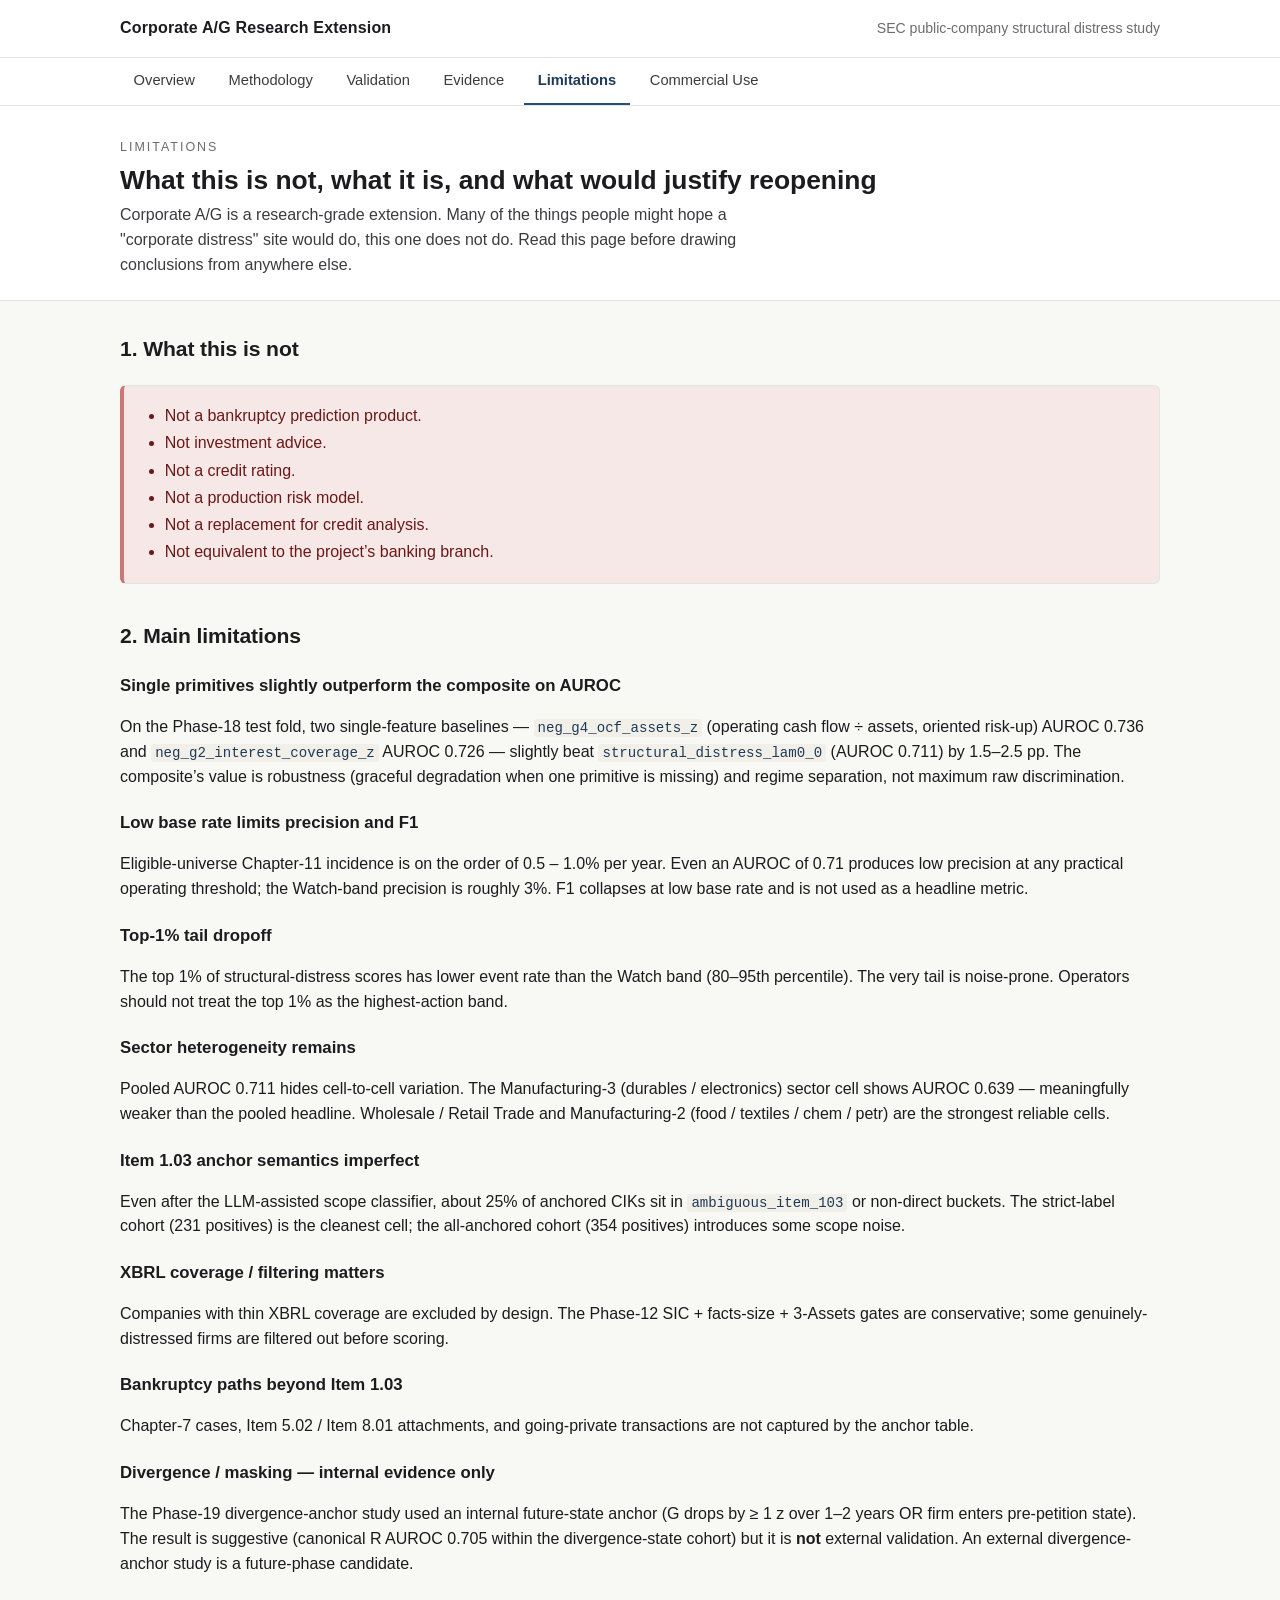
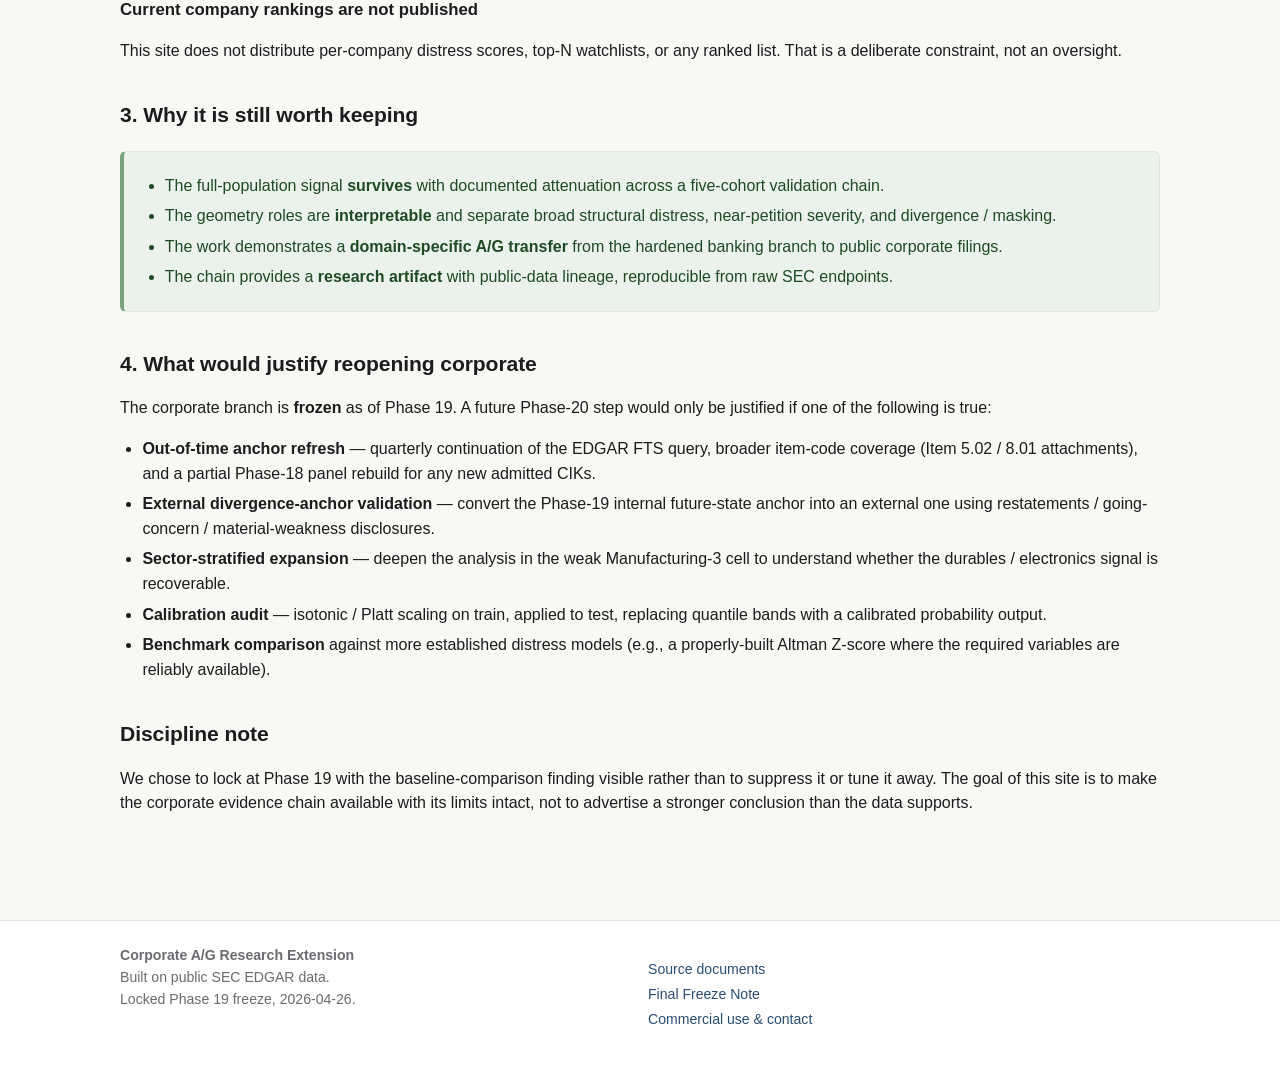
==== limitations.html @ e122009f "Add files via upload" ====
<!DOCTYPE html>
<html lang="en">
<head>
  <meta charset="utf-8">
  <meta name="viewport" content="width=device-width, initial-scale=1">
  <meta name="description" content="Limitations of the Corporate A/G Research Extension — what it is not, the main caveats from Phase 19 hardening, why it is still worth keeping, and what would justify reopening the corporate branch.">
  <title>Limitations — Corporate A/G Research Extension</title>
  <link rel="stylesheet" href="assets/style.css">
</head>
<body>
  <header class="site-head">
    <div class="site-head-inner">
      <span class="brand"><a href="index.html">Corporate A/G Research Extension</a></span>
      <span class="brand-sub">SEC public-company structural distress study</span>
    </div>
  </header>
  <nav class="site-nav" aria-label="Primary">
    <div class="nav-inner">
      <a href="index.html">Overview</a>
      <a href="methodology.html">Methodology</a>
      <a href="validation.html">Validation</a>
      <a href="evidence.html">Evidence</a>
      <a href="limitations.html" class="current">Limitations</a>
      <a href="commercial-use.html">Commercial Use</a>
    </div>
  </nav>

  <section class="page-head">
    <div class="page-head-inner">
      <p class="page-head-eyebrow">Limitations</p>
      <h1>What this is not, what it is, and what would justify reopening</h1>
      <p class="lead">Corporate A/G is a research-grade extension. Many of the things people might hope a "corporate distress" site would do, this one does not do. Read this page before drawing conclusions from anywhere else.</p>
    </div>
  </section>

  <main>
    <h2>1. What this is not</h2>
    <div class="callout forbid">
      <ul style="margin:0;" class="tight-list">
        <li>Not a bankruptcy prediction product.</li>
        <li>Not investment advice.</li>
        <li>Not a credit rating.</li>
        <li>Not a production risk model.</li>
        <li>Not a replacement for credit analysis.</li>
        <li>Not equivalent to the project&rsquo;s banking branch.</li>
      </ul>
    </div>

    <h2>2. Main limitations</h2>
    <h3>Single primitives slightly outperform the composite on AUROC</h3>
    <p>
      On the Phase-18 test fold, two single-feature baselines —
      <code>neg_g4_ocf_assets_z</code> (operating cash flow ÷
      assets, oriented risk-up) AUROC 0.736 and
      <code>neg_g2_interest_coverage_z</code> AUROC 0.726 —
      slightly beat <code>structural_distress_lam0_0</code>
      (AUROC 0.711) by 1.5–2.5 pp. The composite&rsquo;s value
      is robustness (graceful degradation when one primitive is
      missing) and regime separation, not maximum raw
      discrimination.
    </p>

    <h3>Low base rate limits precision and F1</h3>
    <p>
      Eligible-universe Chapter-11 incidence is on the order of
      0.5 – 1.0% per year. Even an AUROC of 0.71 produces low
      precision at any practical operating threshold; the
      Watch-band precision is roughly 3%. F1 collapses at low
      base rate and is not used as a headline metric.
    </p>

    <h3>Top-1% tail dropoff</h3>
    <p>
      The top 1% of structural-distress scores has lower event
      rate than the Watch band (80–95th percentile). The very
      tail is noise-prone. Operators should not treat the top
      1% as the highest-action band.
    </p>

    <h3>Sector heterogeneity remains</h3>
    <p>
      Pooled AUROC 0.711 hides cell-to-cell variation. The
      Manufacturing-3 (durables / electronics) sector cell
      shows AUROC 0.639 — meaningfully weaker than the pooled
      headline. Wholesale / Retail Trade and Manufacturing-2
      (food / textiles / chem / petr) are the strongest
      reliable cells.
    </p>

    <h3>Item 1.03 anchor semantics imperfect</h3>
    <p>
      Even after the LLM-assisted scope classifier, about 25%
      of anchored CIKs sit in <code>ambiguous_item_103</code> or
      non-direct buckets. The strict-label cohort (231
      positives) is the cleanest cell; the all-anchored cohort
      (354 positives) introduces some scope noise.
    </p>

    <h3>XBRL coverage / filtering matters</h3>
    <p>
      Companies with thin XBRL coverage are excluded by design.
      The Phase-12 SIC + facts-size + 3-Assets gates are
      conservative; some genuinely-distressed firms are filtered
      out before scoring.
    </p>

    <h3>Bankruptcy paths beyond Item 1.03</h3>
    <p>
      Chapter-7 cases, Item 5.02 / Item 8.01 attachments, and
      going-private transactions are not captured by the
      anchor table.
    </p>

    <h3>Divergence / masking — internal evidence only</h3>
    <p>
      The Phase-19 divergence-anchor study used an internal
      future-state anchor (G drops by ≥ 1 z over 1–2 years OR
      firm enters pre-petition state). The result is suggestive
      (canonical R AUROC 0.705 within the divergence-state
      cohort) but it is <strong>not</strong> external
      validation. An external divergence-anchor study is a
      future-phase candidate.
    </p>

    <h3>Current company rankings are not published</h3>
    <p>
      This site does not distribute per-company distress
      scores, top-N watchlists, or any ranked list. That is a
      deliberate constraint, not an oversight.
    </p>

    <h2>3. Why it is still worth keeping</h2>
    <div class="callout ok">
      <ul style="margin:0;">
        <li>The full-population signal <strong>survives</strong> with documented attenuation across a five-cohort validation chain.</li>
        <li>The geometry roles are <strong>interpretable</strong> and separate broad structural distress, near-petition severity, and divergence / masking.</li>
        <li>The work demonstrates a <strong>domain-specific A/G transfer</strong> from the hardened banking branch to public corporate filings.</li>
        <li>The chain provides a <strong>research artifact</strong> with public-data lineage, reproducible from raw SEC endpoints.</li>
      </ul>
    </div>

    <h2>4. What would justify reopening corporate</h2>
    <p>
      The corporate branch is <strong>frozen</strong> as of
      Phase 19. A future Phase-20 step would only be justified
      if one of the following is true:
    </p>
    <ul>
      <li><strong>Out-of-time anchor refresh</strong> — quarterly continuation of the EDGAR FTS query, broader item-code coverage (Item 5.02 / 8.01 attachments), and a partial Phase-18 panel rebuild for any new admitted CIKs.</li>
      <li><strong>External divergence-anchor validation</strong> — convert the Phase-19 internal future-state anchor into an external one using restatements / going-concern / material-weakness disclosures.</li>
      <li><strong>Sector-stratified expansion</strong> — deepen the analysis in the weak Manufacturing-3 cell to understand whether the durables / electronics signal is recoverable.</li>
      <li><strong>Calibration audit</strong> — isotonic / Platt scaling on train, applied to test, replacing quantile bands with a calibrated probability output.</li>
      <li><strong>Benchmark comparison</strong> against more established distress models (e.g., a properly-built Altman Z-score where the required variables are reliably available).</li>
    </ul>

    <h2>Discipline note</h2>
    <p>
      We chose to lock at Phase 19 with the
      baseline-comparison finding visible rather than to
      suppress it or tune it away. The goal of this site is to
      make the corporate evidence chain available with its
      limits intact, not to advertise a stronger conclusion
      than the data supports.
    </p>
  </main>

  <footer class="site-foot">
    <div class="foot-inner">
      <div>
        <strong>Corporate A/G Research Extension</strong><br>
        Built on public SEC EDGAR data.<br>
        Locked Phase 19 freeze, 2026-04-26.
      </div>
      <div>
        <ul>
          <li><a href="evidence.html">Source documents</a></li>
          <li><a href="docs/final-freeze.html">Final Freeze Note</a></li>
          <li><a href="commercial-use.html">Commercial use &amp; contact</a></li>
        </ul>
      </div>
    </div>
  </footer>
</body>
</html>
---- assets/style.css ----
/* Corporate A/G Research Extension — public portal V2 stylesheet.
   Static, no external dependencies, GitHub Pages compatible. */

:root {
  --bg: #f8f8f5;
  --surface: #ffffff;
  --fg: #1c1c1f;
  --fg-soft: #3c3c40;
  --muted: #6b6b70;
  --rule: #e3e3df;
  --rule-strong: #c2c2bd;
  --accent: #2a4d75;
  --accent-soft: #e9eef5;
  --accent-fg: #1d3a59;
  --warn-bg: #fbf3df;
  --warn-fg: #6b5300;
  --warn-rule: #d6b94e;
  --forbid-bg: #f7e8e8;
  --forbid-fg: #6a1818;
  --forbid-rule: #c97777;
  --ok-bg: #ebf2ec;
  --ok-fg: #1f4a23;
  --ok-rule: #79a37c;
  --uncomf-bg: #fdf1e3;
  --uncomf-fg: #6a3a00;
  --uncomf-rule: #d99a44;
  --code-bg: #f1efe8;
  --hero-bg-1: #2a4d75;
  --hero-bg-2: #324d6b;
  --hero-fg: #f8f8f5;
}

* { box-sizing: border-box; }
html, body {
  margin: 0;
  padding: 0;
  background: var(--bg);
  color: var(--fg);
  font-family: -apple-system, BlinkMacSystemFont, "Segoe UI", Roboto, "Helvetica Neue", Arial, sans-serif;
  font-size: 16px;
  line-height: 1.55;
  -webkit-font-smoothing: antialiased;
  -moz-osx-font-smoothing: grayscale;
}

a { color: var(--accent); text-decoration: none; }
a:hover, a:focus { text-decoration: underline; text-decoration-thickness: 1.5px; }

img { max-width: 100%; height: auto; }

/* ---------- header / nav ---------- */
header.site-head {
  background: var(--surface);
  border-bottom: 1px solid var(--rule);
}
.site-head-inner {
  max-width: 1080px;
  margin: 0 auto;
  padding: 1rem 1.25rem;
  display: flex;
  justify-content: space-between;
  align-items: baseline;
  gap: 1rem;
  flex-wrap: wrap;
}
.brand { font-weight: 700; font-size: 1rem; letter-spacing: 0.01em; color: var(--fg); }
.brand a { color: inherit; }
.brand-sub { color: var(--muted); font-size: 0.88rem; margin-left: 0.4rem; }

nav.site-nav {
  background: var(--surface);
  border-bottom: 1px solid var(--rule);
  position: sticky; top: 0; z-index: 10;
}
.nav-inner {
  max-width: 1080px; margin: 0 auto; padding: 0 1.25rem;
  display: flex; gap: 0.4rem; flex-wrap: wrap;
}
nav.site-nav a {
  display: inline-block;
  padding: 0.7rem 0.85rem;
  font-size: 0.92rem;
  color: var(--fg-soft);
  border-bottom: 2px solid transparent;
}
nav.site-nav a:hover { color: var(--accent); text-decoration: none; }
nav.site-nav a.current {
  color: var(--accent-fg); font-weight: 600;
  border-bottom-color: var(--accent);
}

/* ---------- hero ---------- */
.hero {
  background: linear-gradient(135deg, var(--hero-bg-1), var(--hero-bg-2));
  color: var(--hero-fg);
}
.hero-inner {
  max-width: 1080px;
  margin: 0 auto;
  padding: 3rem 1.25rem 2.6rem 1.25rem;
}
.hero-eyebrow {
  font-size: 0.78rem;
  text-transform: uppercase;
  letter-spacing: 0.18em;
  color: rgba(255,255,255,0.78);
  margin-bottom: 0.6rem;
}
.hero h1 {
  margin: 0 0 0.6rem 0;
  font-size: 2.0rem;
  line-height: 1.2;
  font-weight: 700;
  letter-spacing: -0.005em;
}
.hero p.lead {
  margin: 0 0 1.4rem 0;
  font-size: 1.08rem;
  color: rgba(255,255,255,0.92);
  max-width: 60ch;
}
.badge-row {
  display: flex; flex-wrap: wrap; gap: 0.5rem;
}
.badge {
  display: inline-flex; align-items: center;
  background: rgba(255,255,255,0.10);
  border: 1px solid rgba(255,255,255,0.32);
  color: var(--hero-fg);
  border-radius: 999px;
  padding: 0.25rem 0.75rem;
  font-size: 0.83rem;
}
.badge.warn { background: rgba(255,221,135,0.14); border-color: rgba(255,221,135,0.45); }

/* secondary hero / page header for non-index pages */
.page-head {
  background: var(--surface);
  border-bottom: 1px solid var(--rule);
}
.page-head-inner {
  max-width: 1080px; margin: 0 auto; padding: 2rem 1.25rem 1.4rem 1.25rem;
}
.page-head-eyebrow { font-size: 0.78rem; letter-spacing: 0.16em; text-transform: uppercase; color: var(--muted); margin: 0 0 0.4rem 0; }
.page-head h1 { font-size: 1.65rem; margin: 0 0 0.4rem 0; line-height: 1.25; font-weight: 700; }
.page-head p.lead { margin: 0; color: var(--fg-soft); max-width: 70ch; }

/* ---------- main wrapper ---------- */
main {
  max-width: 1080px;
  margin: 0 auto;
  padding: 2rem 1.25rem 3rem 1.25rem;
}

main h2 {
  font-size: 1.32rem;
  margin: 2.2rem 0 0.7rem 0;
  font-weight: 700;
  letter-spacing: -0.005em;
}
main h2:first-child { margin-top: 0; }
main h3 { font-size: 1.05rem; margin: 1.3rem 0 0.5rem 0; font-weight: 600; }
main h4 { font-size: 0.95rem; margin: 1.1rem 0 0.4rem 0; font-weight: 600; color: var(--muted); text-transform: uppercase; letter-spacing: 0.04em; }

main p, main ul, main ol { font-size: 1rem; }
main ul, main ol { padding-left: 1.4rem; }
main li { margin: 0.35rem 0; }

/* ---------- cards ---------- */
.card-grid {
  display: grid;
  grid-template-columns: repeat(auto-fit, minmax(220px, 1fr));
  gap: 1rem;
  margin: 1.4rem 0 1.6rem 0;
}
.card {
  background: var(--surface);
  border: 1px solid var(--rule);
  border-radius: 8px;
  padding: 1rem 1.1rem;
}
.card h3 { margin: 0 0 0.45rem 0; font-size: 1rem; font-weight: 700; color: var(--accent-fg); }
.card p { margin: 0; color: var(--fg-soft); font-size: 0.94rem; }

/* ---------- metric panel ---------- */
.metrics {
  background: var(--surface);
  border: 1px solid var(--rule);
  border-radius: 8px;
  padding: 1.2rem 1.4rem;
  margin: 1.4rem 0;
}
.metrics h3 { margin: 0 0 0.7rem 0; font-size: 1rem; font-weight: 700; }
.metrics dl {
  margin: 0;
  display: grid;
  grid-template-columns: max-content 1fr;
  gap: 0.45rem 1.4rem;
}
.metrics dt { color: var(--muted); font-size: 0.93rem; }
.metrics dd { margin: 0; color: var(--fg); font-size: 0.95rem; font-weight: 500; }

/* ---------- callout boxes ---------- */
.callout {
  margin: 1.2rem 0;
  padding: 1rem 1.15rem;
  border-radius: 6px;
  border-left: 4px solid var(--rule-strong);
  background: var(--surface);
  border-top: 1px solid var(--rule);
  border-right: 1px solid var(--rule);
  border-bottom: 1px solid var(--rule);
}
.callout p:last-child, .callout ul:last-child, .callout ol:last-child { margin-bottom: 0; }
.callout p:first-child, .callout h3:first-child, .callout h4:first-child { margin-top: 0; }
.callout.accent { background: var(--accent-soft); border-left-color: var(--accent); }
.callout.warn { background: var(--warn-bg); border-left-color: var(--warn-rule); color: var(--warn-fg); }
.callout.uncomf { background: var(--uncomf-bg); border-left-color: var(--uncomf-rule); color: var(--uncomf-fg); }
.callout.forbid { background: var(--forbid-bg); border-left-color: var(--forbid-rule); color: var(--forbid-fg); }
.callout.ok { background: var(--ok-bg); border-left-color: var(--ok-rule); color: var(--ok-fg); }

.callout h3 { color: inherit; font-size: 1rem; }

/* ---------- tables ---------- */
.table-wrap {
  overflow-x: auto;
  -webkit-overflow-scrolling: touch;
  border: 1px solid var(--rule);
  border-radius: 6px;
  background: var(--surface);
  margin: 1rem 0 1.5rem 0;
}
table {
  border-collapse: collapse;
  width: 100%;
  font-size: 0.94rem;
}
th, td {
  text-align: left;
  padding: 0.55rem 0.8rem;
  border-bottom: 1px solid var(--rule);
  vertical-align: top;
}
th {
  background: #f3f1ea;
  font-weight: 600;
  color: var(--fg-soft);
  white-space: nowrap;
}
tbody tr:last-child td { border-bottom: none; }
tbody tr:hover { background: rgba(42,77,117,0.04); }
td.num, th.num { text-align: right; font-variant-numeric: tabular-nums; }
td.code, th.code { font-family: "SF Mono", Menlo, Consolas, monospace; font-size: 0.86rem; color: var(--muted); }

.metric-grid {
  display: grid;
  grid-template-columns: repeat(auto-fit, minmax(170px, 1fr));
  gap: 0.7rem;
  margin: 1rem 0 1.5rem 0;
}
.metric-tile {
  background: var(--surface);
  border: 1px solid var(--rule);
  border-radius: 6px;
  padding: 0.85rem 1rem;
}
.metric-label { color: var(--muted); font-size: 0.8rem; letter-spacing: 0.02em; text-transform: uppercase; }
.metric-value { font-size: 1.22rem; font-weight: 700; margin-top: 0.2rem; color: var(--fg); }
.metric-sub { color: var(--muted); font-size: 0.83rem; margin-top: 0.1rem; }

/* ---------- code & pre ---------- */
code {
  font-family: "SF Mono", Menlo, Consolas, monospace;
  background: var(--code-bg);
  padding: 1px 4px;
  border-radius: 3px;
  font-size: 0.88em;
  color: var(--accent-fg);
}
pre {
  background: var(--code-bg);
  padding: 0.8rem 1rem;
  overflow-x: auto;
  font-family: "SF Mono", Menlo, Consolas, monospace;
  font-size: 0.86rem;
  border-left: 3px solid var(--rule-strong);
  border-radius: 4px;
}
pre code { background: none; padding: 0; color: inherit; font-size: inherit; }

/* ---------- footer ---------- */
footer.site-foot {
  border-top: 1px solid var(--rule);
  background: var(--surface);
  margin-top: 2.5rem;
}
.foot-inner {
  max-width: 1080px; margin: 0 auto;
  padding: 1.5rem 1.25rem 2rem 1.25rem;
  font-size: 0.88rem;
  color: var(--muted);
  display: grid;
  grid-template-columns: 1fr 1fr;
  gap: 1rem;
}
.foot-inner .small { font-size: 0.83rem; }
.foot-inner ul { padding-left: 0; list-style: none; }
.foot-inner li { margin: 0.2rem 0; }

@media (max-width: 640px) {
  .foot-inner { grid-template-columns: 1fr; }
  .hero h1 { font-size: 1.6rem; }
  .hero p.lead { font-size: 1rem; }
}

/* ---------- evidence list ---------- */
.evidence-group { margin: 1.6rem 0; }
.evidence-group h3 { margin-bottom: 0.5rem; }
.evidence-list { list-style: none; padding-left: 0; }
.evidence-list li {
  background: var(--surface);
  border: 1px solid var(--rule);
  border-radius: 6px;
  padding: 0.85rem 1rem;
  margin: 0.45rem 0;
}
.evidence-list a { font-weight: 600; }
.evidence-list .desc { display: block; color: var(--fg-soft); font-size: 0.92rem; margin-top: 0.18rem; }

/* ---------- doc page ---------- */
.doc-summary {
  background: var(--surface);
  border: 1px solid var(--rule);
  border-radius: 8px;
  padding: 1.2rem 1.4rem;
  margin: 1.2rem 0 1.5rem 0;
}
.doc-summary h2 { margin-top: 0; }
.source-basis {
  background: #fbfaf3;
  border: 1px dashed var(--rule-strong);
  border-radius: 6px;
  padding: 0.7rem 0.95rem;
  margin: 1rem 0;
  font-size: 0.88rem;
  color: var(--muted);
}
.source-basis strong { color: var(--fg-soft); }

/* ---------- utility ---------- */
.muted { color: var(--muted); }
.center { text-align: center; }
.small { font-size: 0.88rem; }
.tight-list li { margin: 0.15rem 0; }
hr.section { border: none; border-top: 1px solid var(--rule); margin: 2.4rem 0 1.6rem 0; }
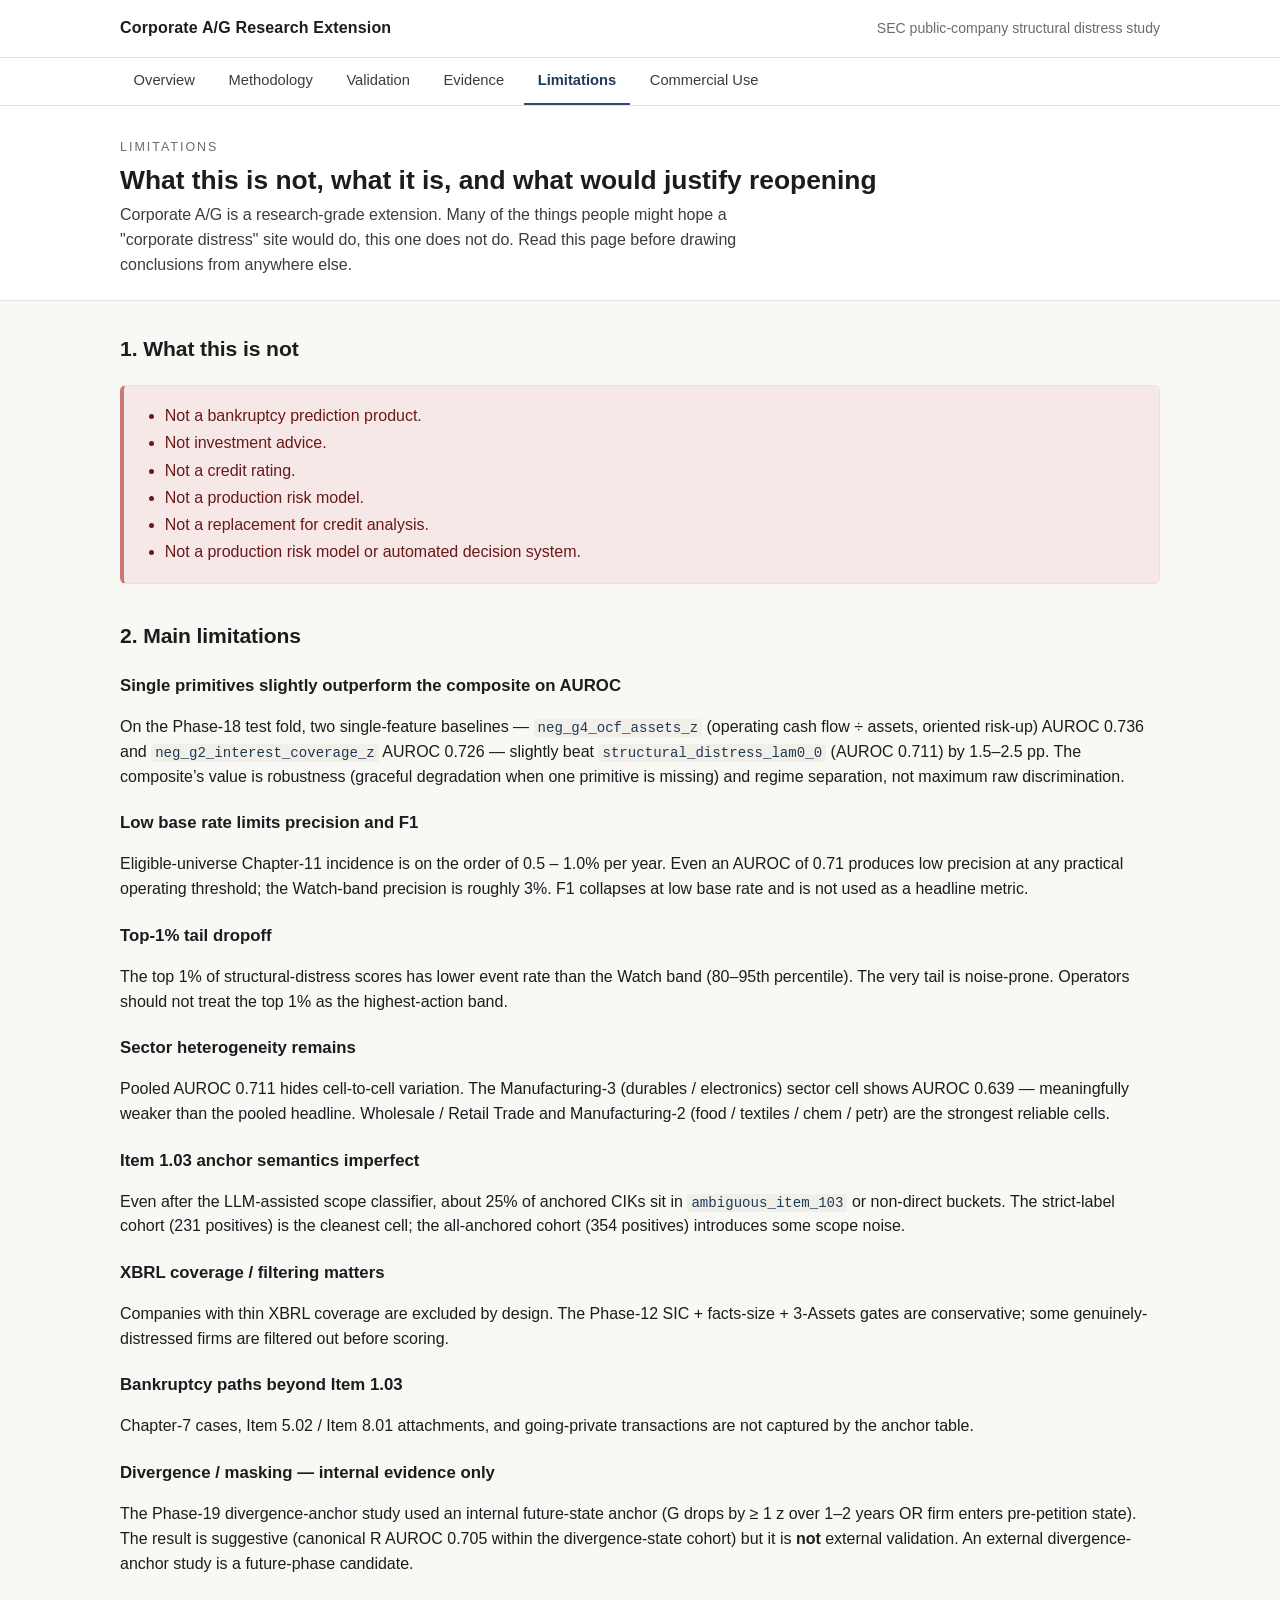
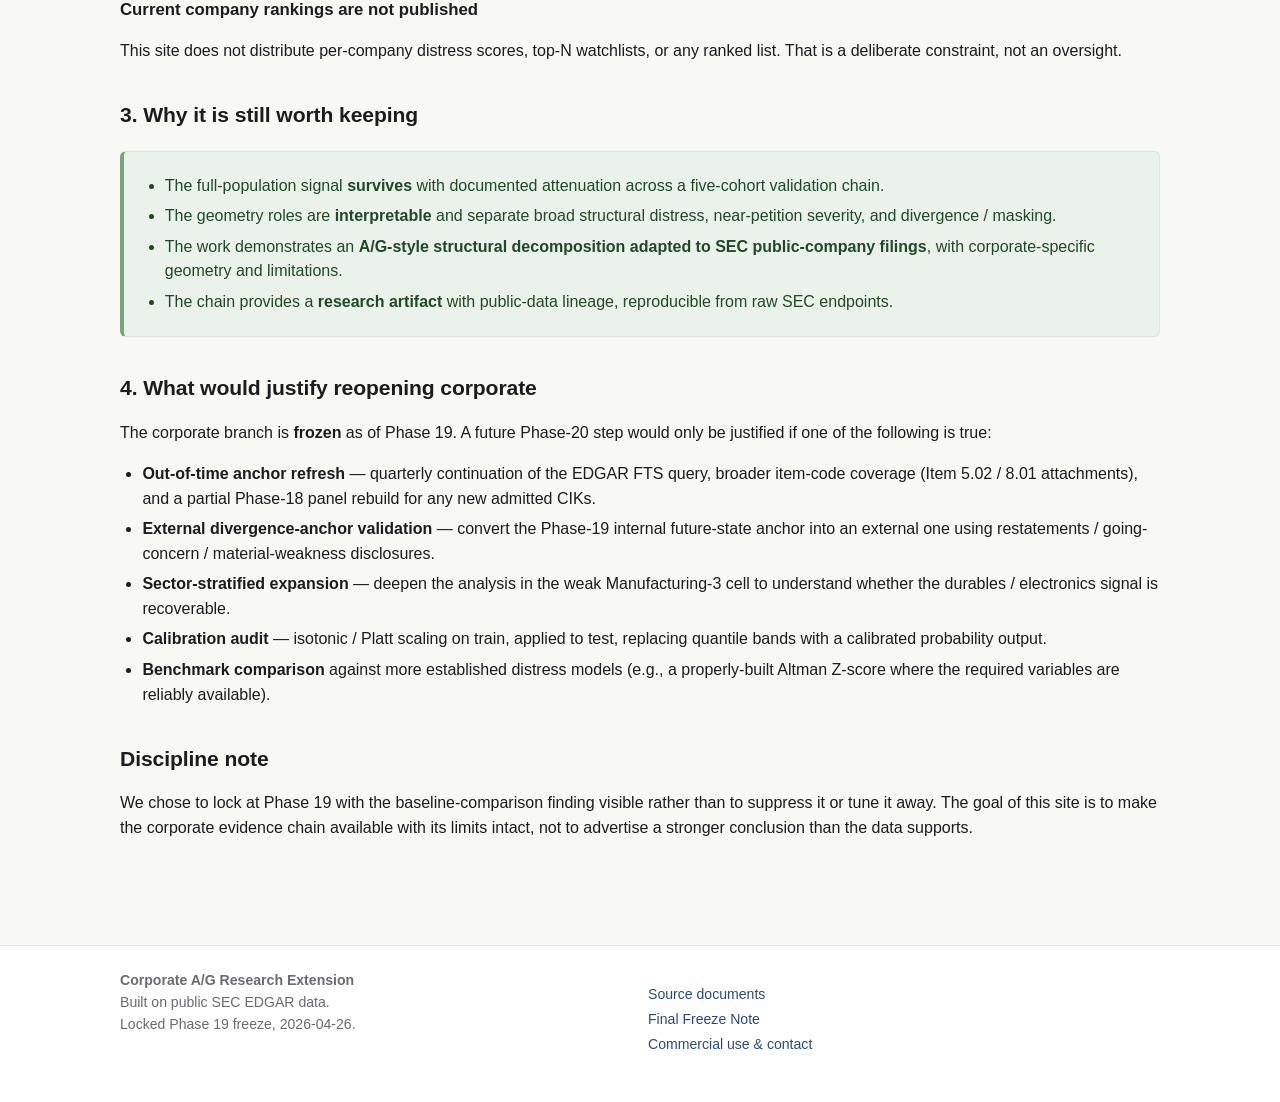
==== commit 26d5e2ab: "Add files via upload" ====
--- a/limitations.html
+++ b/limitations.html
@@ -42,7 +42,7 @@
         <li>Not a credit rating.</li>
         <li>Not a production risk model.</li>
         <li>Not a replacement for credit analysis.</li>
-        <li>Not equivalent to the project&rsquo;s banking branch.</li>
+        <li>Not a production risk model or automated decision system.</li>
       </ul>
     </div>
 
@@ -134,7 +134,7 @@
       <ul style="margin:0;">
         <li>The full-population signal <strong>survives</strong> with documented attenuation across a five-cohort validation chain.</li>
         <li>The geometry roles are <strong>interpretable</strong> and separate broad structural distress, near-petition severity, and divergence / masking.</li>
-        <li>The work demonstrates a <strong>domain-specific A/G transfer</strong> from the hardened banking branch to public corporate filings.</li>
+        <li>The work demonstrates an <strong>A/G-style structural decomposition adapted to SEC public-company filings</strong>, with corporate-specific geometry and limitations.</li>
         <li>The chain provides a <strong>research artifact</strong> with public-data lineage, reproducible from raw SEC endpoints.</li>
       </ul>
     </div>
